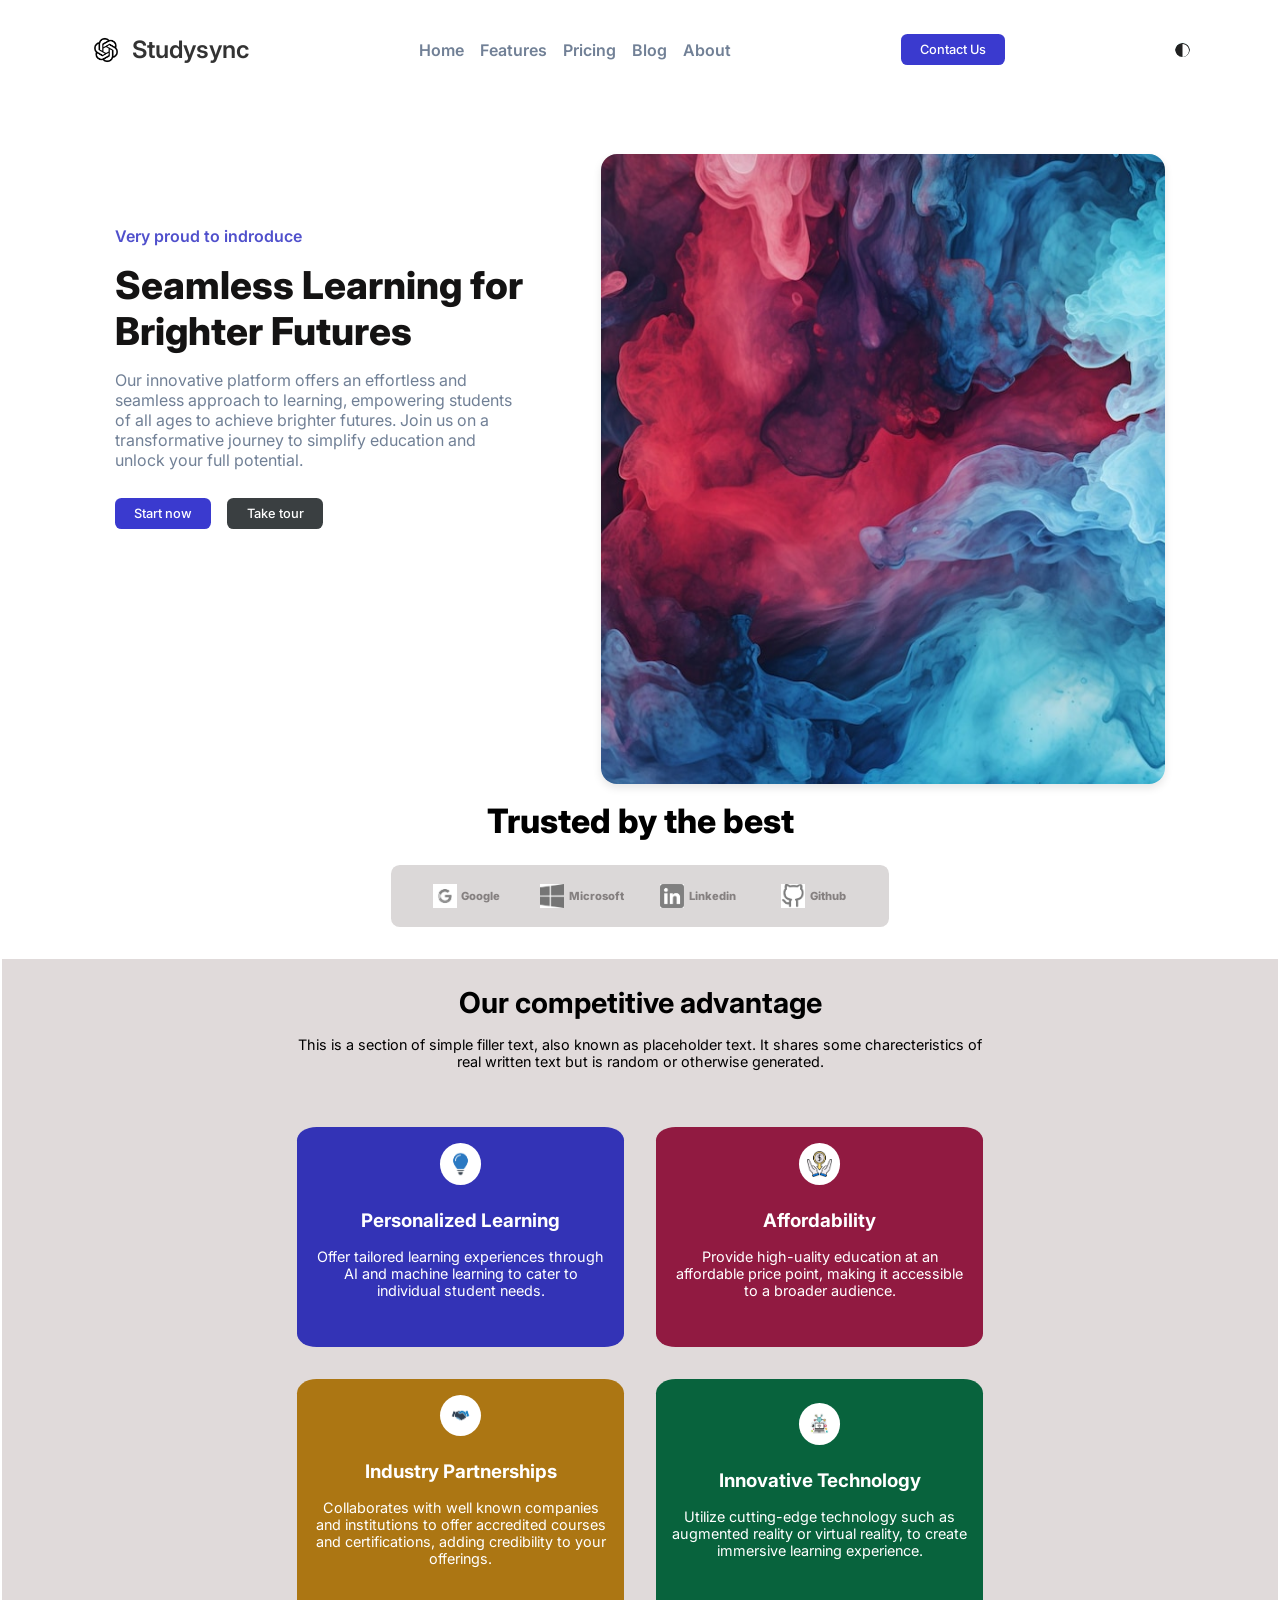
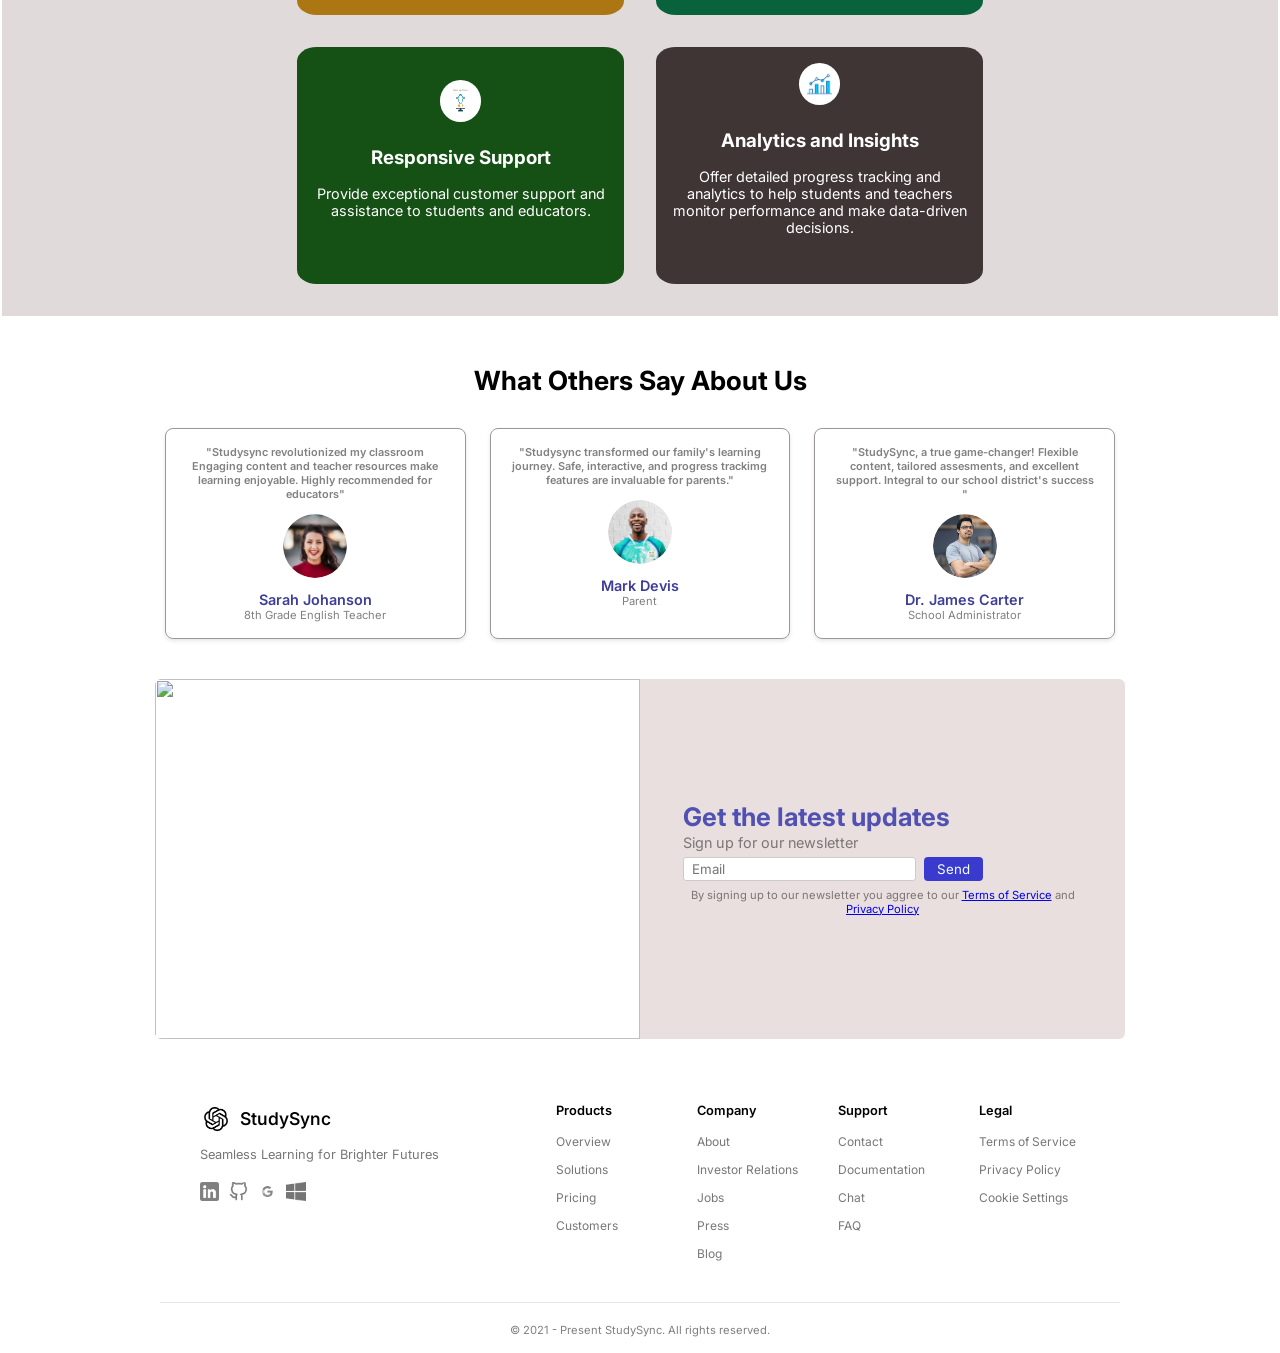
==== index.html @ ffedfd6e "Update index.html" ====
<!DOCTYPE html>
<html lang="en">
<head>
    <meta charset="UTF-8">
    <meta name="viewport" content="width=device-width, initial-scale=1.0">
    <title>Studysync</title>
    <link rel="stylesheet" href="styles.css">
</head>
<body>
    
    <div class="header">
        <header>

            <a href="#logo" class="header_logo">
                <img src="Z studysync/ssynclogo.png" alt="logoimage" class="logoimage">
                <span>Studysync</span>
                 <!-- <h2>Studysync</h2> -->
            </a>

            <nav class="nav">
                <a href="#home" class="nav-link">Home</a>
                <a href="#features" class="nav-link">Features</a>
                <a href="#pricing" class="nav-link">Pricing</a>
                <a href="#blog" class="nav-link">Blog</a>
                <a href="#about" class="nav-link">About</a>
            </nav>

            <a href="#contact" class="contact_button">
                Contact Us
            </a>

            <div class="circle">
                <img src="images/lighttheme.png" alt="" id="colorSwitcher">
            </div>

            <button type="button" class="menu-button">
                <img src="Z studysync/hamberger2logo.png" alt="menu-icon" class="menu-logo"/>
            </button>
        </header>
    </div>

    <div class="content">
        <section class="hero-section">

            <div class="content-left">
                <p class="section-label">
                    Very proud to indroduce
                </p>
                <h1 class="section-title">
                    Seamless Learning for Brighter Futures
                </h1>
                <p class="section-description">
                    Our innovative platform offers an effortless and seamless approach to learning,
                     empowering students of all ages to achieve brighter futures. Join us on a 
                     transformative journey to simplify education and unlock your full potential.
                </p>
                <div class="button-group">
                    <a href="#start" class="start-button">
                        Start now
                    </a>
                    <a href="#tour" class="tour-button">
                        Take tour
                    </a>
                </div>
            </div>

            <div class="content-right">
                <div class="image-container">
                    <img src="Z studysync/wallpaper.jpg" alt="hero-image" class="section-image">
                </div>
            </div>

        </section>
    </div>

    <div class="brand-container">

        <h2 class="brand-heading">
            Trusted by the best
        </h2>

        <div class="icon-grid">

            <div class="brand-logo">
                <img src="Z studysync/googelogo.png" alt="google icon" class="png-image">
                <span class="brand-name">Google</span>
            </div>

            <div class="brand-logo">
                <img src="Z studysync/microsoftlogo.png" alt="Microsoft icon" class="png-image">
                <span class="brand-name">Microsoft</span>
            </div>

            <div class="brand-logo">
                <img src="Z studysync/linkedin-logo.png" alt="Linked icon" class="png-image">
                <span class="brand-name">Linkedin</span>
            </div>

            <div class="brand-logo">
                <img src="Z studysync/github-logo.png" alt="github icon" class="png-image">
                <span class="brand-name">Github</span>
            </div>

        </div>
    </div>

    <div class="feature-container">
        <div class="feature-content">

            <div class="feature-info">
                <h2 class="feature-title">
                    Our competitive advantage
                </h2>
                <p class="feature-description">
                    This is a section of simple filler text, also known as placeholder text. It shares 
                    some charecteristics of real written text but is random or otherwise generated.
                </p>
            </div>
            <div class="feature-grid">
                <!-- card1 -->
                <div class="feature-card one">
                    <div class="card-image">
                        <img src="Z studysync/cardimage1.png" alt="" class="card-logo">
                    </div>
                    <div class="card-info">
                        <div class="card-title">
                            <h3>
                                Personalized Learning
                            </h3>
                        </div>
                        <div class="card-description">
                            <p>
                                Offer tailored learning experiences through AI and machine learning 
                                to cater to individual student needs.
                            </p>
                        </div>
                    </div>
                </div>
                <!-- card2 -->
                <div class="feature-card two">
                    <div class="card-image">
                        <img src="Z studysync/cardimage33.png" alt="" class="card-logo">
                    </div>
                    <div class="card-info">
                        <div class="card-title">
                            <h3>
                                Affordability
                            </h3>
                        </div>
                        <div class="card-description">
                            <p>
                                Provide high-uality education at an affordable price point, making it 
                                accessible to a broader audience.
                            </p>
                        </div>
                    </div>
                </div>
                <!-- card3 -->
                <div class="feature-card three">
                    <div class="card-image">
                        <img src="Z studysync/cardimage3.png" alt="" class="card-logo">
                    </div>
                    <div class="card-info">
                        <div class="card-title">
                            <h3>
                                Industry Partnerships
                            </h3>
                        </div>
                        <div class="card-description">
                            <p>
                                Collaborates with well known companies and institutions to offer accredited 
                                courses and certifications, adding credibility to your offerings.
                            </p>
                        </div>
                    </div>
                </div>
                <!-- card4 -->
                <div class="feature-card four">
                    <div class="card-image">
                        <img src="Z studysync/cardimage4.jfif" alt="" class="card-logo">
                    </div>
                    <div class="card-info">
                        <div class="card-title">
                            <h3>
                                Innovative Technology
                            </h3>
                        </div>
                        <div class="card-description">
                            <p>
                                Utilize cutting-edge technology such as augmented reality or virtual reality,
                                to create immersive learning experience.
                            </p>
                        </div>
                    </div>
                </div>
                <!-- card5 -->
                <div class="feature-card five">
                    <div class="card-image">
                        <img src="Z studysync/cardimage5.png" alt="" class="card-logo">
                    </div>
                    <div class="card-info">
                        <div class="card-title">
                            <h3>
                                Responsive Support
                            </h3>
                        </div>
                        <div class="card-description">
                            <p>
                                Provide exceptional customer support and assistance to students and 
                                educators.
                            </p>
                        </div>
                    </div>
                </div>
                <!-- card6 -->
                <div class="feature-card six">
                    <div class="card-image">
                        <img src="Z studysync/cardimage6.png" alt="" class="card-logo">
                    </div>
                    <div class="card-info">
                        <div class="card-title">
                            <h3>
                                Analytics and Insights
                            </h3>
                        </div>
                        <div class="card-description">
                            <p>
                                Offer detailed progress tracking and analytics to help students and teachers 
                                monitor performance and make data-driven decisions.
                            </p>
                        </div>
                    </div>
                </div>

            </div>

        </div>
    </div>

    <div class="testimonial-container">
        <div class="testimonial-content">
            <div class="testimonial-title">
                <h2>What Others Say About Us</h2>
            </div>
            <div class="testimonial-grid">
                <!-- Testimonial-card1 -->
                <div class="testimonial-card">
                    <div class="testimonial-card-para">
                        <p>
                            "Studysync revolutionized my classroom Engaging content and teacher resources make
                            learning enjoyable. Highly recommended for educators"
                        </p>
                    </div>
                    <div class="testimonial-card-image">
                        <img src="images/avatar1.png" alt="" class="testimonial-card-logo">
                    </div>
                    <div class="testimonial-card-info">
                        <span class="span-title">
                            Sarah Johanson
                        </span>
                        <span class="span-info">
                            8th Grade English Teacher
                        </span>
                    </div>
                </div>
                <!-- Testimonial-card2 -->
                <div class="testimonial-card">
                    <div class="testimonial-card-para">
                        <p>
                            "Studysync transformed our family's learning journey. Safe, interactive, and progress trackimg features are 
                            invaluable for parents."
                        </p>
                    </div>
                    <div class="testimonial-card-image" id="card2">
                        <img src="images/avatar2.png" alt="" class="testimonial-card-logo">
                    </div>
                    <div class="testimonial-card-info">
                        <span class="span-title">
                            Mark Devis
                        </span>
                        <span class="span-info">
                            Parent
                        </span>
                    </div>
                </div>
                <!-- Testimonial-card3 -->
                <div class="testimonial-card">
                    <div class="testimonial-card-para">
                        <p>
                            "StudySync, a true game-changer! Flexible content, tailored assesments, and 
                            excellent support. Integral to our school district's success "
                        </p>
                    </div>
                    <div class="testimonial-card-image" id="card3">
                        <img src="images/avatar3.png" alt="" class="testimonial-card-logo">
                    </div>
                    <div class="testimonial-card-info">
                        <span class="span-title">
                           Dr. James Carter
                        </span>
                        <span class="span-info">
                            School Administrator
                        </span>
                    </div>
                </div>
            </div>
        </div>
    </div>

    <div class="newsletter-container">
        <div class="newsletter-content">
            <div class="newsleft">
                <div class="newsimage">
                    <img src="images/img.png" alt="" class="newsicon">
                </div>
            </div>
            <div class="newsright">
                <div class="newsinfo">
                    <h2 class="news-title">
                        Get the latest updates
                    </h2>
                    <p class="news-desc">
                        Sign up for our newsletter
                    </p>
                </div>

                <form class="news-form">
                    <input class="news-input" placeholder="Email">
                    <button class="news-button">Send</button>
                </form>

                <div class="TandC">
                    By signing up to our newsletter you aggree to our
                    <a href="#" class="news-terms">Terms of Service</a>
                    and
                    <a href="#" class="news-privacy">Privacy Policy</a>
                </div>
            </div>
        </div>
    </div>

    <div class="footer-container">

        <footer class="footer">
            <div class="footer-top">
                <div class="footer-logo">
                    <a class="footer-href" href="#">
                        <img src="Z studysync/ssynclogo.png" 
                        alt="StudySync" 
                        class="footer-icon"
                        loading="lazy">
                        StudySync
                    </a>
                </div>
                <div class="footer-para">
                    <p>
                        Seamless Learning for Brighter Futures
                    </p>
                </div>
                <div class="socials">
                    <a class="socials-href" href="#">
                        <img src="Z studysync/linkedin-logo.png" alt="" class="socials-logo">
                    </a>
                    <a class="socials-href" href="#">
                        <img src="Z studysync/github-logo.png" alt="" class="socials-logo">
                    </a>
                    <a class="socials-href" href="#">
                        <img src="Z studysync/googelogo.png" alt="" class="socials-logo">
                    </a>
                    <a class="socials-href" href="#">
                        <img src="Z studysync/microsoftlogo.png" alt="" class="socials-logo">
                    </a>
                </div>
            </div>
            <div class="footer-grid">
                <!-- col1 -->
                <div class="footer-grid-columns">
                    <div class="column-heading">
                        Products
                    </div>
                    <ul class="grid-list">
                        <li>
                            <a href="#Overview" class="footer-link">Overview</a>
                        </li>
                        <li>
                            <a href="#Solutions" class="footer-link">Solutions</a>
                        </li>
                        <li>
                            <a href="#Pricing" class="footer-link">Pricing</a>
                        </li>
                        <li>
                            <a href="#Customers" class="footer-link">Customers</a>
                        </li>
                        
                    </ul>
                </div>
                <!-- col2 -->
                <div class="footer-grid-columns">
                    <div class="column-heading">
                        Company
                    </div>
                    <ul class="grid-list">
                        <li>
                            <a href="#About" class="footer-link">About</a>
                        </li>
                        <li>
                            <a href="#Relations" class="footer-link">Investor Relations</a>
                        </li>
                        <li>
                            <a href="#Jobs" class="footer-link">Jobs</a>
                        </li>
                        <li>
                            <a href="#Press" class="footer-link">Press</a>
                        </li>
                        <li>
                            <a href="#Blog" class="footer-link">Blog</a>
                        </li>
                    </ul>
                </div>
                <!-- col3 -->
                <div class="footer-grid-columns">
                    <div class="column-heading">
                        Support
                    </div>
                    <ul class="grid-list">
                        <li>
                            <a href="Contact" class="footer-link">Contact</a>
                        </li>
                        <li>
                            <a href="#Documentation" class="footer-link">Documentation</a>
                        </li>
                        <li>
                            <a href="#Chat" class="footer-link">Chat</a>
                        </li>
                        <li>
                            <a href="#FAQ" class="footer-link">FAQ</a>
                        </li>
                    </ul>
                </div>
                <!-- col4 -->
                <div class="footer-grid-columns">
                    <div class="column-heading">
                        Legal
                    </div>
                    <ul class="grid-list">
                        <li>
                            <a href="#Terms" class="footer-link"> Terms of Service</a>
                        </li>
                        <li>
                            <a href="#privacy" class="footer-link">Privacy Policy</a>
                        </li>
                        <li>
                            <a href="#Cookie" class="footer-link">Cookie Settings</a>
                        </li>
                    </ul>
                </div>
            </div>
        </footer>

        <div class="footer-copyright">
            &#169; 2021 - Present StudySync. All rights reserved. 
           </div>
    </div>

<script src = "index.js"></script>
</body>
</html>
---- styles.css ----
/* @import url('https://fonts.googleapis.com/css2?family=Inter:ital,opsz,wght@0,14..32,100..900;1,14..32,100..900&display=swap'); */

/* // <uniquifier>: Use a unique and descriptive class name
// <weight>: Use a value from 100 to 900

.inter-<uniquifier> {
  font-family: "Inter", serif;
  font-optical-sizing: auto;
  font-weight: <weight>;
  font-style: normal; */


@import url('https://fonts.googleapis.com/css2?family=Inter:ital,opsz,wght@0,14..32,100..900;1,14..32,100..900&display=swap');

:root{
    --background-color: #ffffff;
    --text-color: #333333;
}


*{
    margin: 0;
    padding: 0;
    /* box-sizing: border-box; */
    text-decoration: none;
    font-family: 'Inter', sans-serif ;

}

body{
    height: 100vh;
    text-align: center;
    background-color: var(--background-color);
    padding: 0.1rem;
}


header{
    /* max-width: 950px; */
    max-width: 1100px;
    /* max-width: 60%; */
    margin: 0  auto;
    padding: 2rem;
    display: flex;
    justify-content: space-between; 
    /* background-color: aqua; */
    align-items: center;
}

/* a{
    text-decoration: none;
} */

.header_logo{
    display: flex;
    align-items: center;
    font-size: 1.5rem;
    font-weight: 600;
    color: var(--text-color);
    gap: 0.6rem;
}

.logoimage{
    height: 2rem;
    width: 2rem;
}

.nav{
    display: none;
    gap: 1rem;
    /* font-size: 0.8rem;  */
    font-size: 1rem; 
    font-weight: 600;
    transform: color 0.1s;
}

@media screen and (min-width:620px){
    .nav{
        display: flex;
    }
}

.nav-link:hover{
    color: rgb(58, 33, 170);
}

.nav-link{
    color: #718096;
}

.circle{
    /* border: 1px solid black; */
    border-radius: 50%;
    height: 15px;
    width: 15px;
    background-color: azure;
    cursor: pointer;
    overflow: hidden;
    /* position: relative;
    object-fit: cover;
    object-position: center; */
}

#colorSwitcher{
    height: 100%;
    width: 100%;
    border-radius: 50%;
    position: relative;
    object-fit: contain;
    object-position: center;
}

.contact_button{
    display: none;
    border: none;
    border-radius: 0.4rem;
    background-color: rgb(58, 58, 207);
    color: var(--background-color);
    padding: 0.5rem 1.2rem;
    font-size: 0.8rem;
    font-weight: 500;
    transform: all 0.1s;
}

@media screen and (min-width:620px) {
    .contact_button{
        display: block;
    }
}

.contact_button:hover{
    background-color: rgb(25, 25, 143);
}

.menu-button{
    display: none;
    border: none;
    border-radius: 0.4rem;
    background-color: var(--background-color);
    padding: 0.4rem 0.8rem;
    font-size: 0.8rem;
    font-weight: 500;

}

@media screen and (max-width:620px) {
    .menu-button{
        display: block;
    }
}

.menu-logo{
    height: 1.5rem;
    width: 1.5rem;
}

.hero-section{
    max-width: 1050px;
    padding: 1rem;
    display: flex;
    flex-direction: column;
    justify-content: center;
    margin: 0 auto;
    gap: 1rem;
}

.content-left{
    display: flex;
    flex-direction: column;
    gap: 1rem;
    padding: 1rem 0;
    text-align: center;
    animation: slidefromleft 1s ease forwards;
    opacity: 0;
}

@keyframes slidefromleft{
    0%{
        opacity: 0;
        transform: translateX(-100%);
    }
    100%{
        opacity: 1;
        transform: translateX(0);
    }
}

.section-label{
    color: rgb(80, 80, 204);
    font-weight: 600;
}

.section-title{
    color: rgb(20, 19, 19);
    font-weight: 800;
    font-size: 2.2rem;
}

.section-description{
    color: #718096;
    font-size: 1rem; 
}

.button-group{
    display: flex;
    justify-content: center;
    align-items: center;
    gap: 1rem;
    padding: 0.8rem;
}

.start-button,
.tour-button{
    /* margin: 0.5rem; */
    border: none;
    border-radius: 0.4rem;
    background-color: rgb(58, 58, 207);
    color: var(--background-color);
    padding: 0.5rem 1.2rem;
    font-size: 0.8rem;
    font-weight: 500;
    transform: all 0.1s;
}

.tour-button{
    background-color: #3a3f41;
}

.tour-button:hover{
    background-color: #667275;
}

.start-button:hover{
    background-color: rgb(25, 25, 143);
}

.content-right{
    display: flex;
    justify-content: center;
    align-items: center;
}

.image-container{
    border-radius: 1rem;
    /* max-width: 70vw; */
    height: 50vh;
    overflow: hidden;
    /* box-shadow: 1px 1px 35px rgb(116, 108, 110); */
    box-shadow: 0px 4px 8px rgba(0, 0, 0, 0.1);
}

.section-image{
    height: 100%;
    width: 100%;
}

@media screen and (min-width:620px){
    .hero-section{
        display: flex;
        flex-direction: row;
        margin-top: 2.5rem;
    }

    .content-left{
        width: 50%;
        text-align: start;
        margin-top: 3.5rem;
    }

    .button-group{
        justify-content: left;
        padding-left: 0;
    }

    .image-container{
        height: 70vh;
    }

    .section-title{
        font-size: 2.4rem;
        font-weight: 800;
    }

    .section-description{
        width: 85%;
    }
}

.brand-container{
    display: flex;
    flex-direction: column;
    justify-content: center;
    align-items: center;
    animation: brand-animation 1.2s ease forwards;
    opacity: 0;
}

@keyframes brand-animation{
    0%{
        opacity: 0;
        transform: translateX(-100%);
    }
    100%{
        opacity: 1;
        transform: translateX(0);
    }
}

.icon-grid{
    display: grid;
    margin-bottom: 2rem;
    border-radius: 0.55rem;
    grid-template-columns: repeat(2,1fr);
    background-color: rgb(219, 216, 216);
    margin-top: 1.5rem;
    padding: 1.2rem 2.1rem;
    gap: 2rem;
}

@media screen and (min-width:620px){
    .icon-grid{
        display: grid;
        grid-template-columns: repeat(4,1fr);
    }

    .brand-heading{
        font-size: 2.1rem;
        font-weight: 800;
    }
}

.brand-logo{
    display: flex;
    justify-content: center;
    align-items: center;
    /* padding: 1.8rem 2.1rem; */
    gap: 0.3rem;
}

.png-image{
    height: 1.5rem;
    overflow: hidden;
    background-color: rgb(219, 216, 216);
    border: none;
}

.brand-name{
    color: rgb(133, 128, 128);
    font-size: 0.7rem;
    font-weight: 800;
}

.feature-container{
    /* height: 100vh;
    width: 100vw; */
    background-color: rgb(224, 218, 218);
}

.feature-content{
    max-width: 750px;
    margin: 0 auto;
}

.feature-info{
    display: flex;
    flex-direction: column;
    gap: 1rem;
    padding: 1.6rem 2rem;
}

.feature-title{
    font-size: 1.8rem;
    font-weight: 700;
}

.feature-description{
    font-size: 0.9rem;
}

.feature-grid{
    display: grid;
    grid-template-columns: repeat(2,1fr);
    /* grid-template-rows: repeat(3, 1fr); */
    gap: 2rem;
    padding: 2rem;
}

@media screen and (max-width:768px){
    .feature-grid{
        grid-template-columns: repeat(1,1fr);
    }
}

.feature-card{
    display: flex;
    flex-direction: column;
    justify-content: center;
    align-items: center;
    background-color: aquamarine;
    padding: 1rem;
    padding-bottom: 3rem;
    gap: 1.5rem;
    border: none;
    border-radius: 6%;
    /* transition: transform 0.3s ease, box-shadow 0.3s ease; */
}

/* .feature-card:hover{
    transform: scale(1.06);
    box-shadow: 0 4 8 rgba(0, 0, 0, 0.2);
    border: 1px solid blue;
} */

.card-image{
    height: 2.6rem;
    width: 2.6rem;
    border-radius: 50%;
    display: flex;
    justify-content: center;
    align-items: center;
    background-color: #ffffff;
}

.card-logo{
    /* border: none;
    border-radius: 10rem;
    overflow: hidden;
    opacity: 1;
    height: 100%;
    width: 100%; */
    height: 1.6rem;
    width: 1.6rem;
}

.card-info{
    display: flex;
    flex-direction: column;
    gap: 1rem;
}

.card-title{
    color: white;
    font-weight: 700;
}

.card-description{
    font-size: 0.9rem;
    color: white;
}

/* .feature-grid :nth-child(2){
    background-color: rgb(145, 26, 65);
} */

.one{
    background-color: rgb(51, 51, 182);
}


.two{
    background-color: rgb(145, 26, 65);
}

.three{
    background-color: rgb(172, 118, 19);
}

.four{
    background-color: rgb(8, 99, 61);
}

.five{
    background-color: rgb(21, 80, 21);
}

.six{
    background-color: rgb(63, 53, 53);
}

.testimonial-container{
    background-color: var(--background-color);
    padding-bottom: 1rem;
}

.testimonial-content{
    max-width: 950px;
    display: flex;
    flex-direction: column;
    justify-content: center;
    /* align-items: center; */
    margin: 0 auto;
    padding: 1rem;
}

.testimonial-title{
    padding: 2rem;
    font-size: 1.1rem;
    font-weight: 700;
}

.testimonial-grid{
    display: grid;
    grid-template-columns: repeat(auto-fill, minmax(300px, 1fr));
    gap: 1.5rem;
}

.testimonial-card{
    display: flex;
    flex-direction: column;
    gap: 0.8rem;
    border: 1px solid rgb(156, 151, 151);
    box-shadow: 0px 2px 4px rgba(0, 0, 0, 0.1);
    padding: 1rem;
    border-radius: 8px;
    transition: transform 0.3s ease , box-shadow 0.3s ease;
}

.testimonial-card:hover{
    transform: scale(1.06);
    box-shadow: 0 4 8 rgba(0, 0, 0, 0.2);
    border: 1px solid v rgb(155, 18, 75);
}

.testimonial-card-para{
    font-size: 0.68rem;
    color: gray;
    font-weight: 600;
}

.testimonial-card-image{
    /* height: 4.8rem; */
    /* width: 4rem; */
    /* border-radius: 50%; */
    display: flex;
    justify-content: center;
    align-items: center;
    background-color: #ffffff;
}

.testimonial-card-logo{
    height: 4rem;
    width: 4rem;
    border-radius: 50%;
}

.testimonial-card-info{
    display: flex;
    flex-direction: column;
}

.span-title{
    font-size: 0.9rem;
    font-weight: 600;
    color: rgb(62, 62, 151);
}

.span-info{
    color: gray;
    font-size: 0.7rem;
}

.newsletter-container{
    max-width: 970px;
    margin: 0 auto;
    padding: 0.5rem;
    height: 40vh;
    /* margin-bottom: 0rem; */
    /* border: none;
    border-radius: 88px;
    overflow: hidden; */
}

.newsletter-content{
    height: 100%;
    display: flex;
    flex-direction: row;
    justify-content: center;
    border: none;
    border-radius: 6px;
    overflow: hidden;
}

.newsleft{
    height: 100%;
    width: 50%; 
    display: none;
}

.newsimage{
    height: 100%;  
    /* width: 50%; */
    object-fit: cover;
    object-position: center;
}

.newsicon{
    height: 100%;
    width: 100%;
}

.newsright{
    width: 98%; 
    display: flex;
    flex-direction: column;
    align-items: flex-start; 
    justify-content: center;
    background-color: rgb(233, 223, 223);
    /* padding: 0.7rem; */
    gap: 0.4rem;
}

/* @media  screen and(min-width:660px) {
    
} */

@media screen and (min-width:660px){
    .newsleft{
        display: block;
        width: 50%;
    }

    .newsright{
        width: 50%;

    }
}

.newsinfo{
    display: flex;
    flex-direction: column;
    align-items: flex-start;
    gap: 0.1rem;
    padding: 0 2.7rem;
}

.news-title{
    color: rgb(81, 81, 180);
    font-size: 1.6rem;
    font-weight: 700;
}

.news-desc{
    color: rgb(124, 117, 117);
    font-size: 0.9rem;
}

.news-form{
    padding: 0 2.7rem;
    display: flex;
    gap: 0.5rem;
}

.news-input{
    background-color: var(--background-color);
    border:1px solid #ccc;
    padding: 0.18rem 0.5rem;
    color: #333;
    border-radius: 3px;
    outline: none;
}

.news-input:focus{
    border-color: rgb(46, 22, 136);
    box-shadow: 0 4px 8px rgba(0, 0, 0, 0.4);
}

.news-button{
    background-color: rgb(58, 58, 207);
    padding: 0.18rem 0.8rem;
    color: azure;
    border: none;
    border-radius: 4px;

}

.news-button:hover{
    background-color: rgb(25, 25, 143);
}

.TandC{
    padding: 0 2.05rem;
    color: rgb(124, 117, 117);
    font-size: 0.7rem;
}

.TandC a{
    text-decoration: underline;
}

.footer-container{
   display: flex;
   flex-direction: column;
   max-width: 960px;
   margin: 0 auto;
   padding: 1rem;
   /* background-color: rgb(216, 216, 148); */

}


.footer{
    max-width: 960px;
    display: flex;
    text-align: left;
    justify-content: space-between;
    padding: 2.5rem;
    /* background-color: rgb(168, 204, 192); */
}

.footer-top{
    display: flex;
    flex-direction: column;
    gap: 1.2rem;
    width: 33%;
}

.footer-logo{
    display: flex;
    align-items: center;
    justify-content: flex-start;
    /* gap: 0.5rem; */
    margin-bottom: -0.4rem;
}

.footer-href{
    display: flex;
    align-items: center;
    font-weight: 550;
    font-size: 1.1rem;
    gap: 0.5rem;
    color: black;
}

.footer-icon{
    height: 2rem;
    width: 2rem;
}

.socials-logo{
    height: 1.2rem;
    width: 1.2rem;
}

.footer-para{
    color: #777;
    font-size: 0.8rem;
}

.socials{
    display: flex;
    gap: 0.6rem;
}

.footer-grid{
    display: grid;
    grid-template-columns: repeat(4,1fr);
    grid-gap: 2.5rem;
}

.footer-grid-columns{
    display: flex;
    flex-direction: column;
    gap: 0.8rem;
}

.column-heading{
    font-size: 0.8rem;
    font-weight: 600;
}

.footer-link{
    font-size: 0.75rem;
    color: #777;
}

.footer-link:hover{
    color: rgb(45, 22, 107);
}

ul{
    list-style-type: none;
}


.grid-list{
    display: flex;
    flex-direction: column;
    gap: 0.5rem;
}

.footer-copyright{
    border-top: 1px solid #E5E7EB;
    padding-top: 1.2rem;
    color: gray;
    font-size: 0.7rem;
}

@media screen and (max-width:840px) {
    .footer{
        display: flex;
        flex-direction: column;
        gap:1.8rem;
    }

    .footer-top{
        display: flex;
        flex-direction: column;
        justify-content: center;
        align-items: center;
        width: 100%;
    }
}

@media screen and (max-width:660px) {
    .footer-grid{
        grid-template-columns: repeat(2, 1fr);
        padding-left: 6rem;
        grid-gap: 1rem;
        /* align-items: center;
        justify-content: center; */
    }
}

/* @media  screen and (max-width-660px) {
    .header{
        display: none;
    }

    .body{
        display: none;
    }
} */
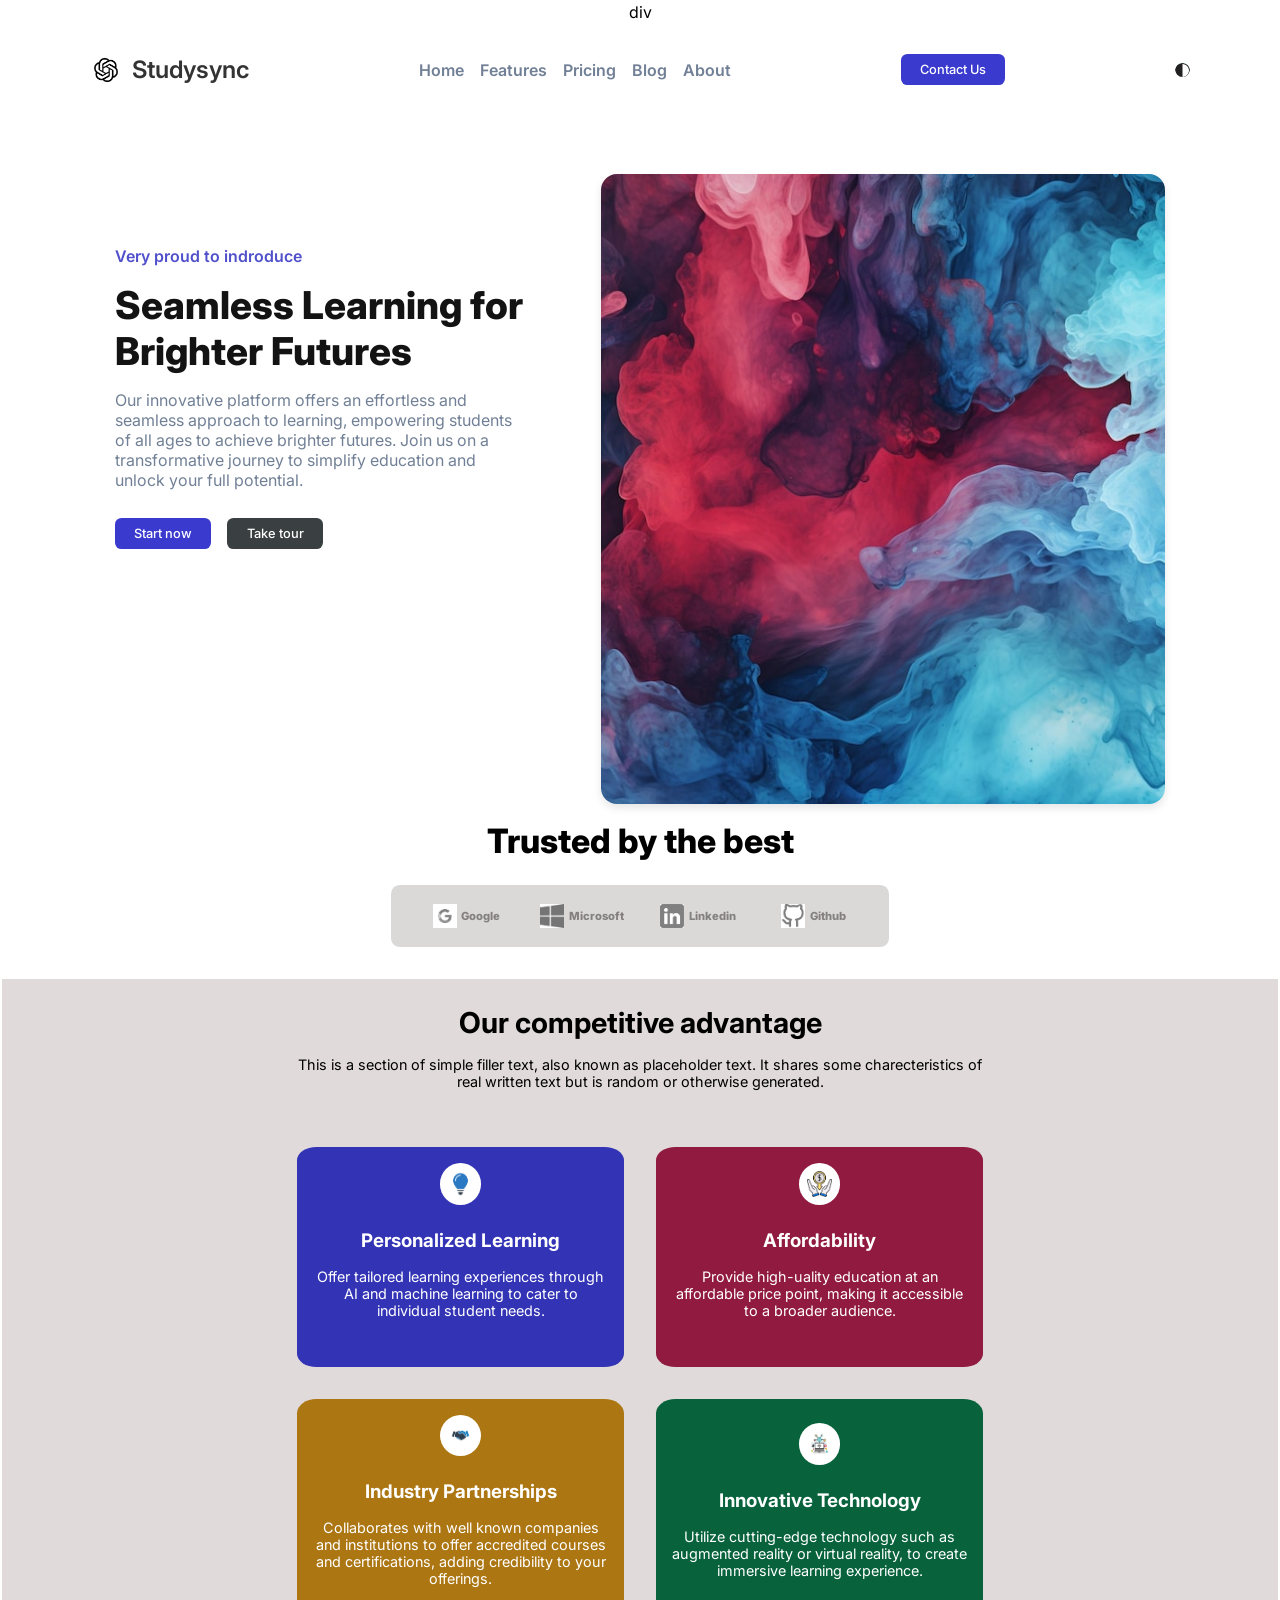
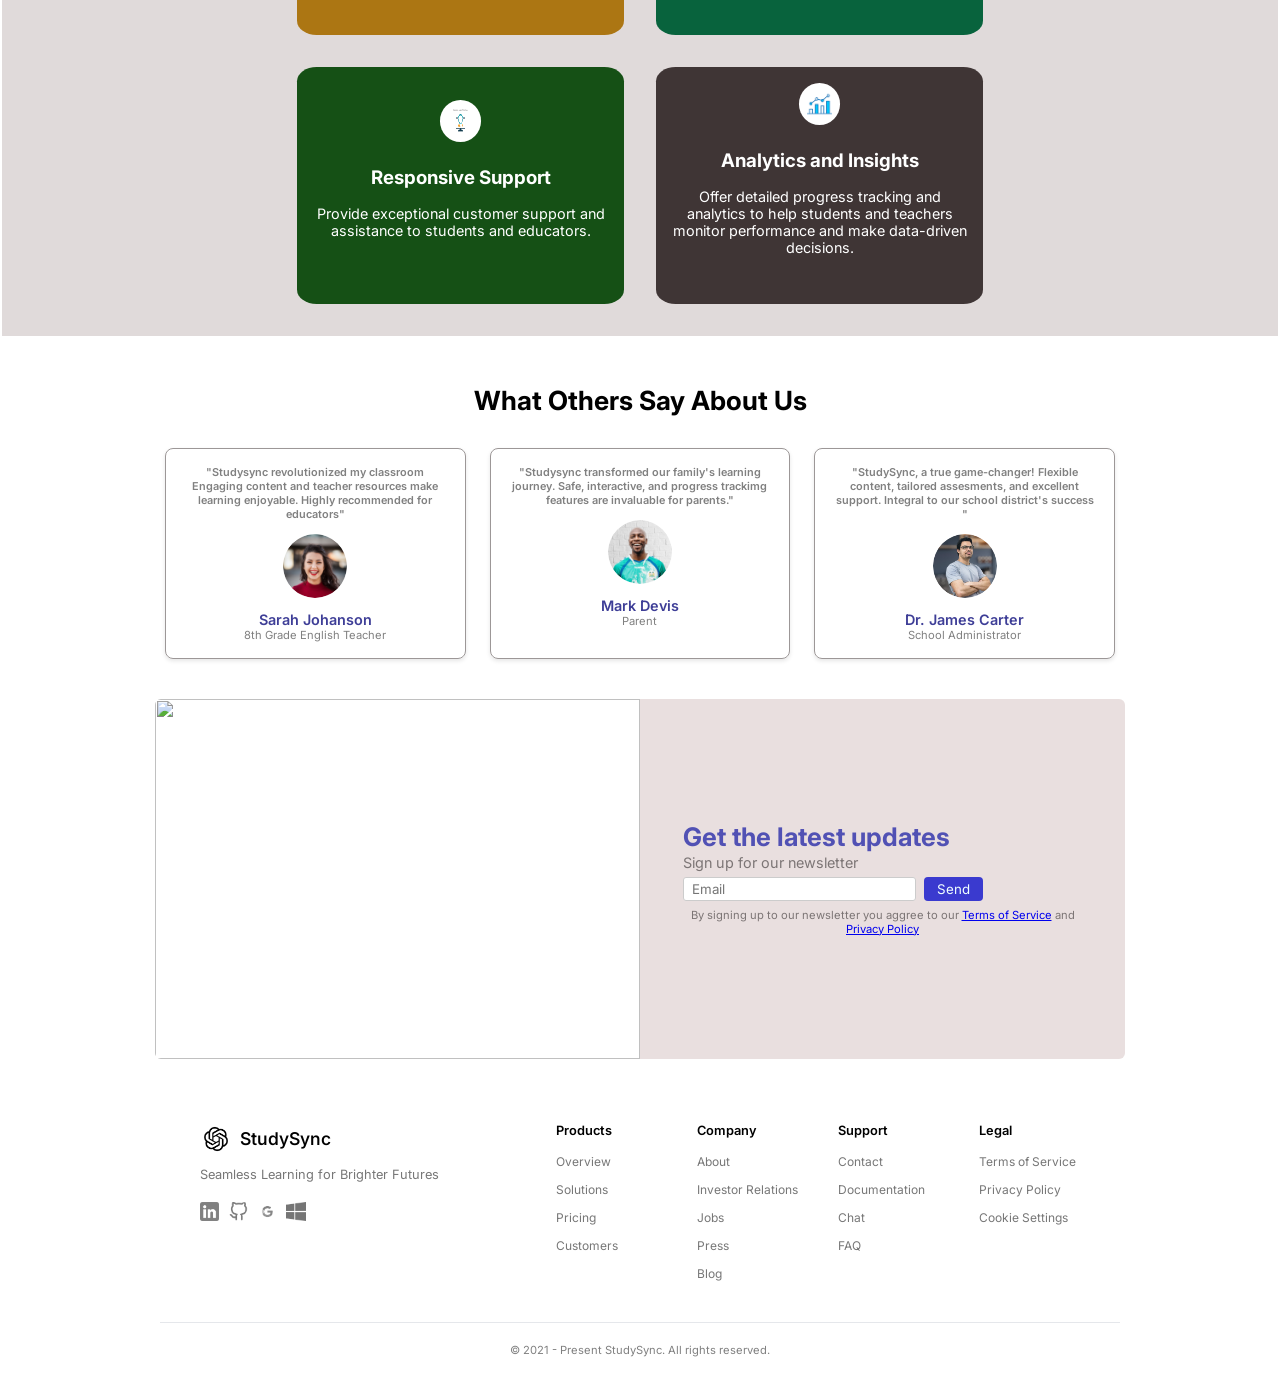
==== commit 8c7e01c4: "Update index.html" ====
--- a/index.html
+++ b/index.html
@@ -7,6 +7,8 @@
     <link rel="stylesheet" href="styles.css">
 </head>
 <body>
+
+    div
     
     <div class="header">
         <header>
--- a/styles.css
+++ b/styles.css
@@ -1,14 +1,13 @@
 /* @import url('https://fonts.googleapis.com/css2?family=Inter:ital,opsz,wght@0,14..32,100..900;1,14..32,100..900&display=swap'); */
 
 /* // <uniquifier>: Use a unique and descriptive class name
-// <weight>: Use a value from 100 to 900
+// <weight>: Use a value from 100 - 900
 
 .inter-<uniquifier> {
   font-family: "Inter", serif;
   font-optical-sizing: auto;
   font-weight: <weight>;
   font-style: normal; */
-
 
 @import url('https://fonts.googleapis.com/css2?family=Inter:ital,opsz,wght@0,14..32,100..900;1,14..32,100..900&display=swap');
 
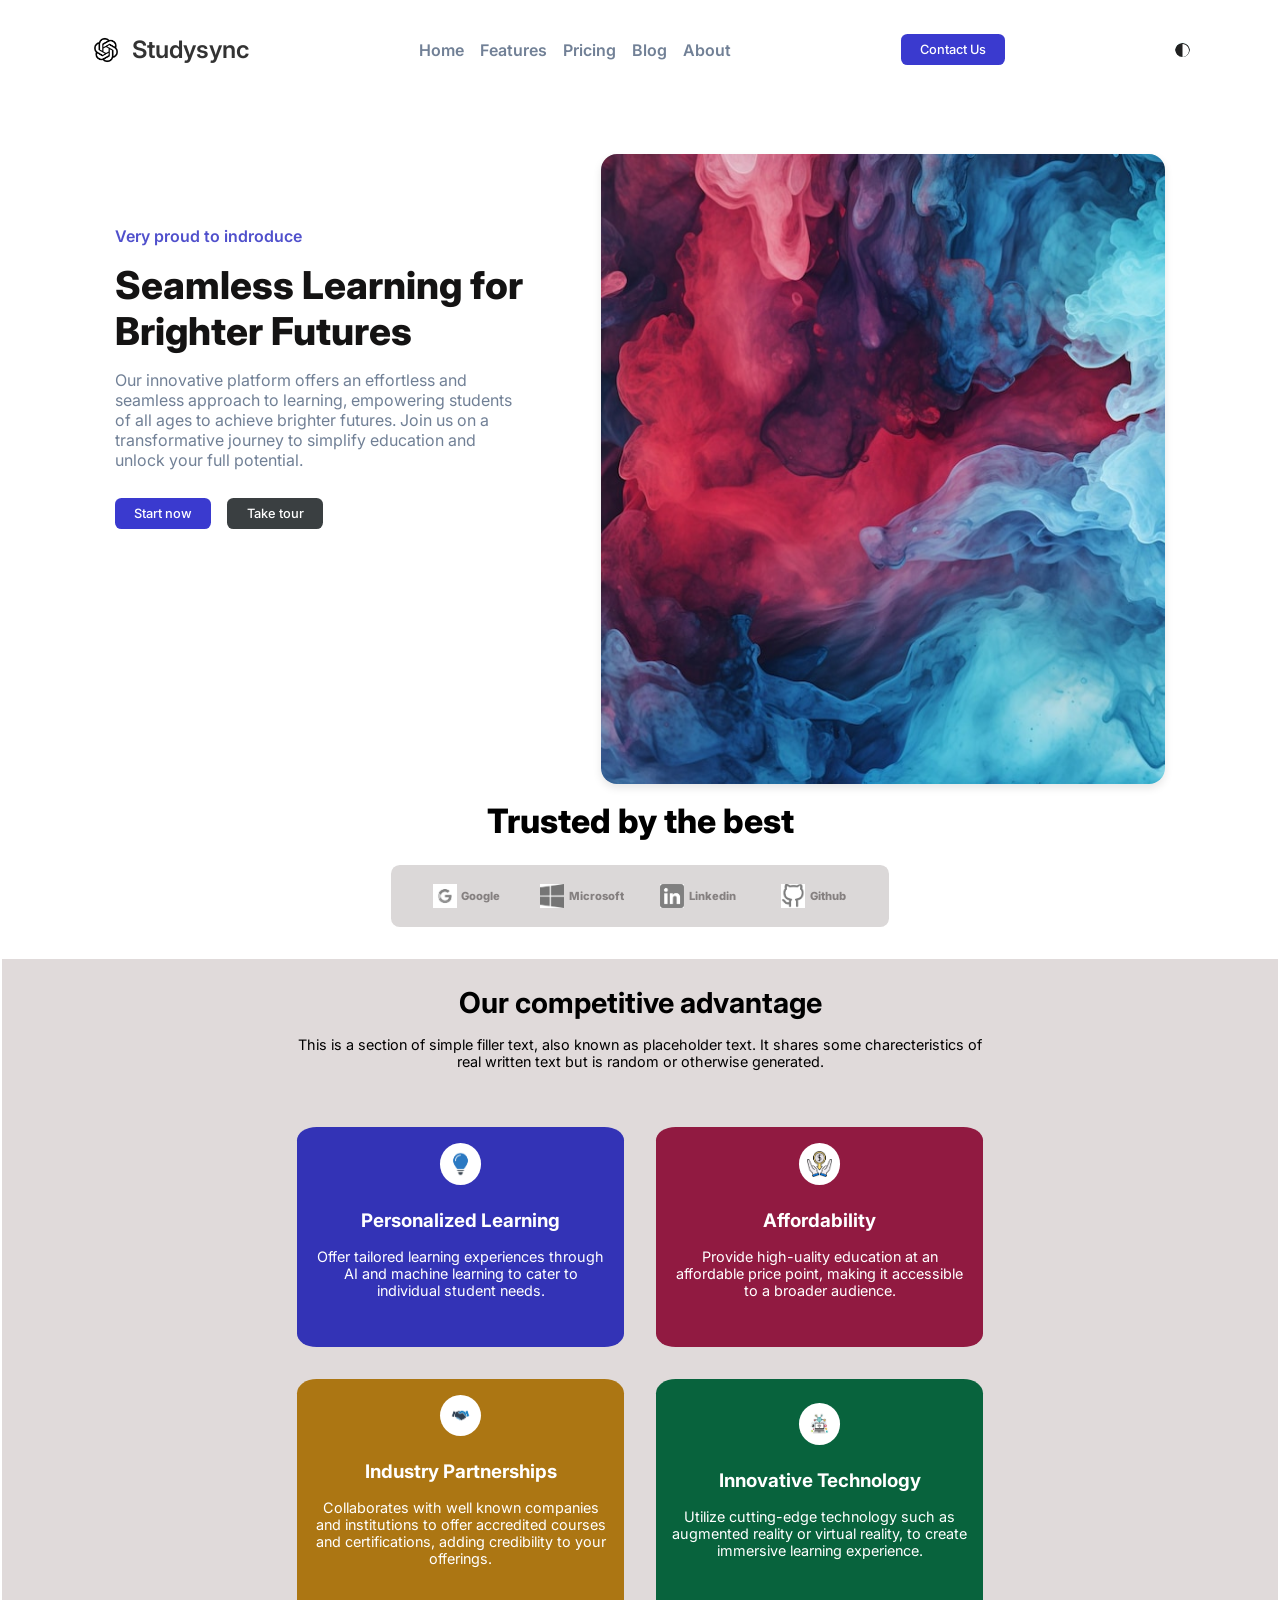
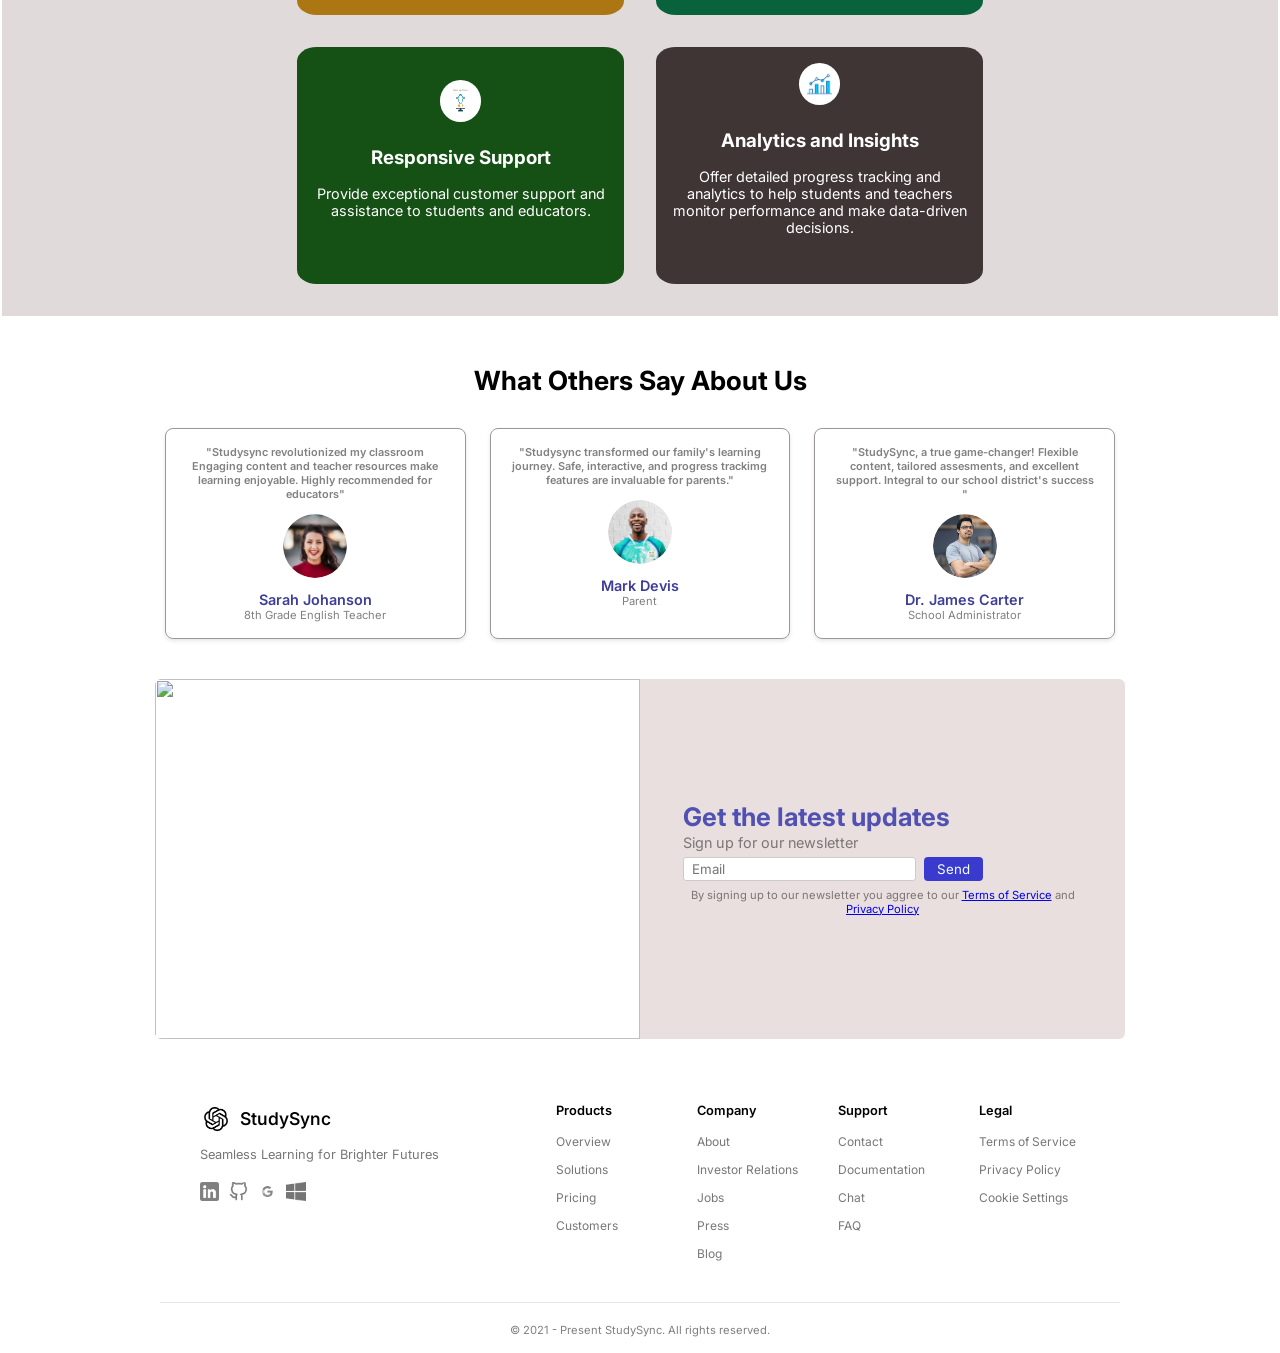
==== commit 9f461630: "Update index.html" ====
--- a/index.html
+++ b/index.html
@@ -8,8 +8,6 @@
 </head>
 <body>
 
-    div
-    
     <div class="header">
         <header>
 
